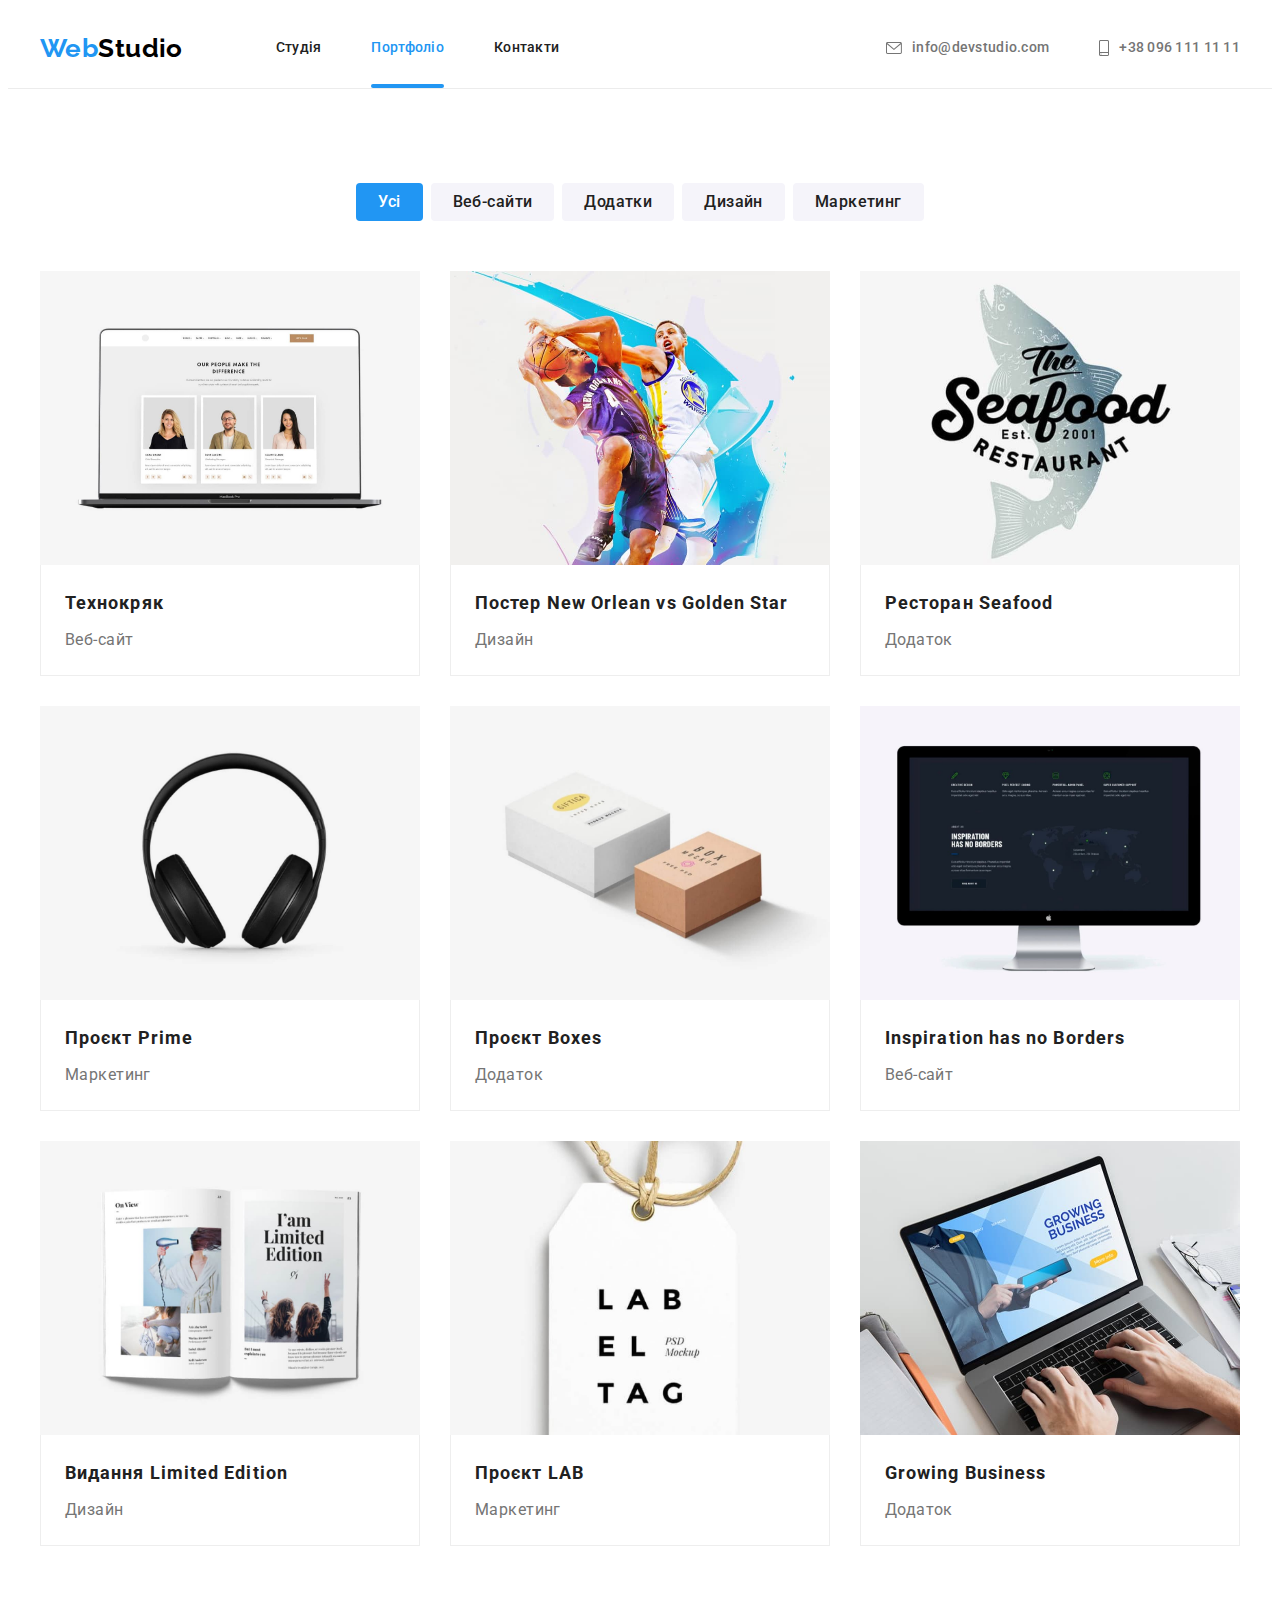
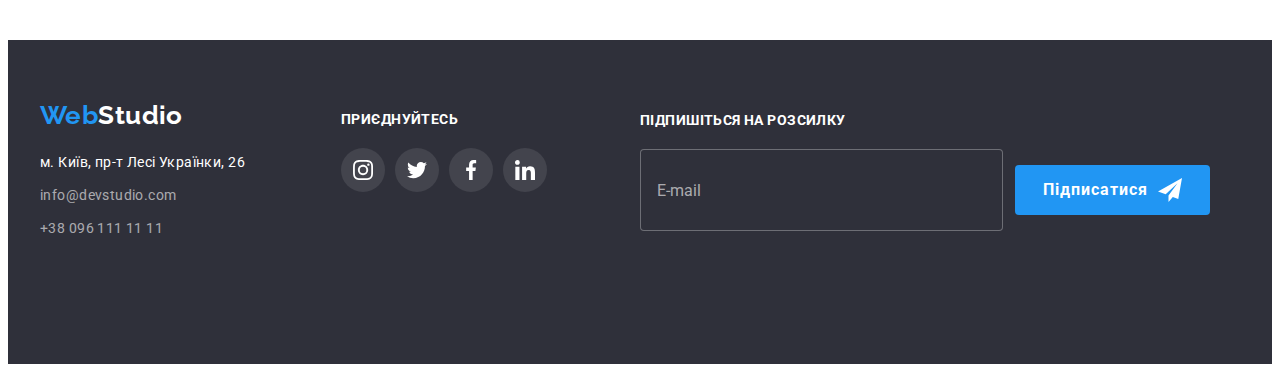
==== portfolio.html @ e81f2d53 "Start HW#7" ====
<!DOCTYPE html>
<html lang="uk">
  <head>
    <meta charset="UTF-8" />
    <meta http-equiv="X-UA-Compatible" content="IE=edge" />
    <meta name="viewport" content="width=device-width, initial-scale=1.0" />
    <title>Портфоліо</title>
    <link rel="preconnect" href="https://fonts.googleapis.com" />
    <link rel="preconnect" href="https://fonts.gstatic.com" crossorigin />
    <link
      href="https://fonts.googleapis.com/css2?family=Raleway:wght@700&family=Roboto:wght@400;500;700;900&display=swap"
      rel="stylesheet"
    />
    <link
      rel="stylesheet"
      href="https://cdnjs.cloudflare.com/ajax/libs/modern-normalize/1.1.0/modern-normalize.min.css"
      integrity="sha512-wpPYUAdjBVSE4KJnH1VR1HeZfpl1ub8YT/NKx4PuQ5NmX2tKuGu6U/JRp5y+Y8XG2tV+wKQpNHVUX03MfMFn9Q=="
      crossorigin="anonymous"
      referrerpolicy="no-referrer"
    />
    <link rel="stylesheet" href="./css/styles.css" />
  </head>
  <body>
    <header class="header">
      <div class="container main-nav">
        <a href="./index.html" class="logo link">Web<span class="head-logo">Studio</span></a>
        <nav>
          <ul class="site-nav list">
            <li class="item"><a href="index.html" class="link">Студія</a></li>
            <li class="item"><a href="#" class="current link">Портфоліо</a></li>
            <li class="item"><a href="#" class="link">Контакти</a></li>
          </ul>
        </nav>
        <ul class="nav-contacts list">
          <li class="item">
            <a href="mailto:info@devstudio.com" class="link">
              <svg class="contacts-icon mail" width="16" height="12">
                <use href="./images/icons.svg#icon-mail"></use>
              </svg>
              info@devstudio.com</a
            >
          </li>
          <li class="item">
            <a href="tel:+380961111111" class="link">
              <svg class="contacts-icon phone" width="10" height="16">
                <use href="./images/icons.svg#icon-phone"></use>
              </svg>
              +38 096 111 11 11</a
            >
          </li>
        </ul>
      </div>
    </header>

    <main>
      <div class="container">
        <section class="section galery">
          <h1 class="galery-title visually-hidden">Наші роботи</h1>
          <ul class="galery-filter list">
            <li><button type="button" class="btn active">Усі</button></li>
            <li><button type="button" class="btn">Веб-сайти</button></li>
            <li><button type="button" class="btn">Додатки</button></li>
            <li><button type="button" class="btn">Дизайн</button></li>
            <li><button type="button" class="btn">Маркетинг</button></li>
          </ul>
          <ul class="galery-items list">
            <li class="galery-item">
              <a href="#" class="link">
                <div class="galery-image">
                  <img
                    src="./images/galery1.jpg"
                    alt="Зразок шматку веб-сайту"
                    width="370"
                    height="294"
                  />
                  <p class="sub-image">
                    Ресурс пропонує комплексні пропозиції з різним рівнем функціоналу та сервісів.
                    Все це дозволить відвідувачу отримати вичерпні відомості про компанію чи
                    приватну особу.
                  </p>
                </div>
                <div class="galery-content">
                  <h2 class="title">Технокряк</h2>
                  <p class="text">Веб-сайт</p>
                </div>
              </a>
            </li>
            <li class="galery-item">
              <a href="#" class="link">
                <div class="galery-image">
                  <img
                    src="./images/galery2.jpg"
                    alt="Два баскетболісти"
                    width="370"
                    height="294"
                  />
                  <p class="sub-image">
                    Ресурс пропонує комплексні пропозиції з різним рівнем функціоналу та сервісів.
                    Все це дозволить відвідувачу отримати вичерпні відомості про компанію чи
                    приватну особу.
                  </p>
                </div>
                <div class="galery-content">
                  <h2 class="title">Постер New Orlean vs Golden Star</h2>
                  <p class="text">Дизайн</p>
                </div>
              </a>
            </li>
            <li class="galery-item">
              <a href="#" class="link">
                <div class="galery-image">
                  <img
                    src="./images/galery3.jpg"
                    alt="Зразок сайту рибного ресторану"
                    width="370"
                    height="294"
                  />
                  <p class="sub-image">
                    Ресурс пропонує комплексні пропозиції з різним рівнем функціоналу та сервісів.
                    Все це дозволить відвідувачу отримати вичерпні відомості про компанію чи
                    приватну особу.
                  </p>
                </div>
                <div class="galery-content">
                  <h2 class="title">Ресторан Seafood</h2>
                  <p class="text">Додаток</p>
                </div>
              </a>
            </li>
            <li class="galery-item">
              <a href="#" class="link">
                <div class="galery-image">
                  <img src="./images/galery4.jpg" alt="Навушники" width="370" height="294" />
                  <p class="sub-image">
                    Ресурс пропонує комплексні пропозиції з різним рівнем функціоналу та сервісів.
                    Все це дозволить відвідувачу отримати вичерпні відомості про компанію чи
                    приватну особу.
                  </p>
                </div>
                <div class="galery-content">
                  <h2 class="title">Проєкт Prime</h2>
                  <p class="text">Маркетинг</p>
                </div>
              </a>
            </li>
            <li class="galery-item">
              <a href="#" class="link">
                <div class="galery-image">
                  <img src="./images/galery5.jpg" alt="Дві коробки" width="370" height="294" />
                  <p class="sub-image">
                    Ресурс пропонує комплексні пропозиції з різним рівнем функціоналу та сервісів.
                    Все це дозволить відвідувачу отримати вичерпні відомості про компанію чи
                    приватну особу.
                  </p>
                </div>
                <div class="galery-content">
                  <h2 class="title">Проєкт Boxes</h2>
                  <p class="text">Додаток</p>
                </div>
              </a>
            </li>
            <li class="galery-item">
              <a href="#" class="link">
                <div class="galery-image">
                  <img src="./images/galery6.jpg" alt="Монітор" width="370" height="294" />
                  <p class="sub-image">
                    Ресурс пропонує комплексні пропозиції з різним рівнем функціоналу та сервісів.
                    Все це дозволить відвідувачу отримати вичерпні відомості про компанію чи
                    приватну особу.
                  </p>
                </div>
                <div class="galery-content">
                  <h2 class="title">Inspiration has no Borders</h2>
                  <p class="text">Веб-сайт</p>
                </div>
              </a>
            </li>
            <li class="galery-item">
              <a href="#" class="link">
                <div class="galery-image">
                  <img
                    src="./images/galery7.jpg"
                    alt="Розгорнута книга з фото"
                    width="370"
                    height="294"
                  />
                  <p class="sub-image">
                    Ресурс пропонує комплексні пропозиції з різним рівнем функціоналу та сервісів.
                    Все це дозволить відвідувачу отримати вичерпні відомості про компанію чи
                    приватну особу.
                  </p>
                </div>
                <div class="galery-content">
                  <h2 class="title">Видання Limited Edition</h2>
                  <p class="text">Дизайн</p>
                </div>
              </a>
            </li>
            <li class="galery-item">
              <a href="#" class="link">
                <div class="galery-image">
                  <img
                    src="./images/galery8.jpg"
                    alt="Бірка з назвою торгової марки"
                    width="370"
                    height="294"
                  />
                  <p class="sub-image">
                    Ресурс пропонує комплексні пропозиції з різним рівнем функціоналу та сервісів.
                    Все це дозволить відвідувачу отримати вичерпні відомості про компанію чи
                    приватну особу.
                  </p>
                </div>
                <div class="galery-content">
                  <h2 class="title">Проєкт LAB</h2>
                  <p class="text">Маркетинг</p>
                </div>
              </a>
            </li>
            <li class="galery-item">
              <a href="#" class="link">
                <div class="galery-image">
                  <img
                    src="./images/galery9.jpg"
                    alt="Ноутбук з руками на клавіатурі"
                    width="370"
                    height="294"
                  />
                  <p class="sub-image">
                    Ресурс пропонує комплексні пропозиції з різним рівнем функціоналу та сервісів.
                    Все це дозволить відвідувачу отримати вичерпні відомості про компанію чи
                    приватну особу.
                  </p>
                </div>
                <div class="galery-content">
                  <h2 class="title">Growing Business</h2>
                  <p class="text">Додаток</p>
                </div>
              </a>
            </li>
          </ul>
        </section>
      </div>
    </main>

    <footer class="footer">
      <div class="container">
        <div class="footer-address">
          <a href="./index.html" class="logo link">Web<span class="foot-logo">Studio</span></a>
          <address>
            <ul class="contacts-list list">
              <li class="item">
                <a href="https://goo.gl/maps/dykrHUNBgr2tMMfK7" class="address link"
                  >м. Київ, пр-т Лесі Українки, 26</a
                >
              </li>
              <li class="item">
                <a href="mailto:info@devstudio.com" class="mail link">info@devstudio.com</a>
              </li>
              <li class="item">
                <a href="tel:+380961111111" class="tel link">+38 096 111 11 11</a>
              </li>
            </ul>
          </address>
        </div>
        <div class="footer-social">
          <h3 class="title">приєднуйтесь</h3>
          <ul class="social-list list">
            <li class="social-item">
              <a class="social-link link" href="#">
                <svg width="20" height="20">
                  <use href="./images/icons.svg#icon-instagram"></use>
                </svg>
              </a>
            </li>
            <li class="social-item">
              <a class="social-link link" href="#">
                <svg width="20" height="20">
                  <use href="./images/icons.svg#icon-twitter"></use>
                </svg>
              </a>
            </li>
            <li class="social-item">
              <a class="social-link link" href="#">
                <svg width="20" height="20">
                  <use href="./images/icons.svg#icon-facebook"></use>
                </svg>
              </a>
            </li>
            <li class="social-item">
              <a class="social-link link" href="#">
                <svg width="20" height="20">
                  <use href="./images/icons.svg#icon-linkedin"></use>
                </svg>
              </a>
            </li>
          </ul>
        </div>
        <div class="subscription">
          <h3 class="subscription-title">Підпишіться на розсилку</h3>
          <form class="subscription-form" autocomplete="off">
            <input class="subscription-input" type="email" name="e-mail" placeholder="E-mail" />
            <button class="subscription-btn" type="submit">
              Підписатися
              <svg width="24" height="24" class="subscription-icon">
                <use href="./images/icons.svg#icon-send"></use>
              </svg>
            </button>
          </form>
        </div>
      </div>
    </footer>
  </body>
</html>
---- css/styles.css ----
:root {
  --main-text-color: #212121;
  --light-text-color: #757575;
  --accent-blue-color: #2196f3;
  --white-color: #ffffff;
  --black-color: #000000;
  --transp-color: rgba(255, 255, 255, 0.6);
  --accent-bg-color: #f5f4fa;
  --footer-bg-color: #2f303a;
  --nav-border-color: #ececec;
  --item-border-color: #eeeeee;
  --bg-icon: #f5f4fa;
  --icon-color: #afb1b8;
  --icon-foot-color: #43444d;
  --backdrop-color: rgba(0, 0, 0, 0.2);

  --font-w-500: 500;
  --font-w-700: 700;
  --font-w-900: 900;
  --font-sz-12: 12px;
  --font-sz-14: 14px;
  --font-sz-16: 16px;
  --font-sz-18: 18px;
  --font-sz-20: 20px;
  --font-sz-26: 26px;
  --font-sz-36: 36px;
  --font-sz-44: 44px;

  --let-sp02: 0.02em;
  --let-sp03: 0.03em;
  --let-sp06: 0.06em;

  --time: 250ms;
  --timing-function: cubic-bezier(0.4, 0, 0.2, 1);
}

body {
  font-family: 'Roboto', sans-serif;
  font-size: var(--font-sz-14);
  letter-spacing: var(--let-sp03);
  color: var(--main-text-color);
  background-color: var(--white-color);
}

.container {
  width: 1200px;
  margin: 0 auto;
  padding: 0 15px;
}

h1,
h2,
h3,
h4,
h5,
h6,
p {
  margin: 0;
  padding: 0;
}

.list {
  margin: 0;
  padding: 0;
  list-style: none;
}

.link {
  text-decoration: none;
}

/* Page Index.html=================================================*/
/* Header ========================================================== */

.header {
  border-bottom: 1px solid var(--nav-border-color);
}

/* main-nav ========================================================== */

.main-nav {
  display: flex;
  align-items: center;
}

/* logo =============================================================== */

.logo {
  display: block;

  font-family: 'Raleway', sans-serif;
  font-weight: var(--font-w-700);
  font-size: var(--font-sz-26);
  line-height: 1.19;
  color: var(--accent-blue-color);
}

.head-logo {
  color: var(--black-color);
}

.foot-logo {
  color: var(--white-color);
}

/* nav ==================================================================== */

.site-nav {
  display: flex;
  margin-left: 93px;
}

.site-nav .item:not(:last-child) {
  margin-right: 50px;
}

.site-nav .link {
  display: block;
  padding-top: 32px;
  padding-bottom: 32px;

  font-weight: var(--font-w-500);
  line-height: 1.14;
  letter-spacing: var(--let-sp02);
  color: var(--main-text-color);

  transition: color var(--time) var(--timing-function);
}

.site-nav .current {
  position: relative;
  color: var(--accent-blue-color);
}

.site-nav .current::after {
  display: block;
  content: '';

  position: absolute;
  width: 100%;
  height: 4px;
  bottom: 0;

  background-color: var(--accent-blue-color);
  border-radius: 2px;
}

.site-nav .link:hover,
.site-nav .link:focus {
  color: var(--accent-blue-color);
}

/* email + tel ====================================================== */

.nav-contacts {
  display: flex;
  margin-left: auto;
}

.nav-contacts .item:not(:last-child) {
  margin-right: 50px;
}

.nav-contacts .link {
  display: inline-flex;
  align-items: center;
  padding-top: 32px;
  padding-bottom: 32px;

  font-weight: var(--font-w-500);
  line-height: 1.14;
  letter-spacing: var(--let-sp02);
  color: var(--light-text-color);

  transition: color var(--time) var(--timing-function);
}

.nav-contacts .link:hover,
.nav-contacts .link:focus {
  color: var(--accent-blue-color);
}

.contacts-icon {
  margin-right: 10px;
  fill: currentColor;
}

/* main ====================================================================*/
/* hero ====================================================================*/

.overlay {
  max-width: 1600px;
  height: 600px;
  margin-left: auto;
  margin-right: auto;

  background-image: linear-gradient(rgba(47, 48, 58, 0.4), rgba(47, 48, 58, 0.4)),
    url('../images/Hero.jpg');
  background-size: cover;
  background-repeat: no-repeat;
  background-position: center;
}

.hero {
  padding-top: 200px;
  padding-bottom: 200px;
  text-align: center;

  color: var(--white-color);
  background-color: var(--footer-bg-color);
}

.hero-title {
  max-width: 696px;
  margin-left: auto;
  margin-right: auto;
  margin-bottom: 30px;

  font-weight: var(--font-w-900);
  font-size: var(--font-sz-44);
  line-height: 1.36;
  letter-spacing: var(--let-sp06);

  text-transform: uppercase;
}

.hero .hero-btn {
  padding: 10px 32px;

  font-family: inherit;
  font-weight: var(--font-w-700);
  font-size: var(--font-sz-16);
  line-height: 1.88;
  letter-spacing: var(--let-sp06);

  color: var(--white-color);
  background-color: var(--accent-blue-color);
  border: none;
  border-radius: 4px;

  cursor: pointer;
}

/* section =============================================================== */

.section.features,
.section.team,
.section.galery,
.section.clients {
  padding-top: 94px;
  padding-bottom: 94px;
}

.section.work {
  padding-bottom: 94px;
}

.section-title {
  margin-bottom: 50px;

  font-size: var(--font-sz-36);
  line-height: 1.17;
  text-align: center;
}

/* section features ================================================================*/

.visually-hidden {
  position: absolute;
  width: 1px;
  height: 1px;
  margin: -1px;
  border: 0;
  padding: 0;
  white-space: nowrap;
  clip-path: inset(100%);
  clip: rect(0 0 0 0);
  overflow: hidden;
}

.features-list {
  display: flex;
}

.features-item {
  width: calc((100%-90px) / 4);
}

.features-item:not(:last-child) {
  margin-right: 30px;
}

.features-item .thumb {
  height: 120px;
  margin-bottom: 30px;
  padding: 25px 100px;

  background-color: var(--bg-icon);
  border-radius: 4px;
}

.features-item .title {
  margin-bottom: 10px;

  font-size: inherit;
  line-height: 1.14;
  text-transform: uppercase;
}

.features-item .text {
  margin-top: 0;

  line-height: 1.71;
  color: var(--light-text-color);
}

/* section work ============================================================= */

.work-list {
  display: flex;
}

.work-item:not(:last-child) {
  margin-right: 30px;
}

.work-item > img {
  display: block;
}

.work-item {
  position: relative;
}

.work-subtitle {
  position: absolute;
  width: 100%;
  height: 70px;
  bottom: 0;
  padding-top: 27px;

  font-size: inherit;
  line-height: 1.14;
  text-align: center;
  letter-spacing: var(--let-sp03);
  text-transform: uppercase;

  color: var(--white-color);
  background-color: rgba(47, 48, 58, 0.8);
}

/* section team  ============================================================*/

.section.team {
  background-color: var(--accent-bg-color);
}

.team-list {
  display: flex;
}

.team-item {
  padding-bottom: 30px;
  margin-right: 30px;
  text-align: center;

  background-color: var(--white-color);
  box-shadow: 0 2px 1px 0 rgba(0, 0, 0, 0.2), 0 1px 1px 0 rgba(0, 0, 0, 0.14),
    0 1px 3px 0 rgba(0, 0, 0, 0.12);
}

.team-item > img {
  margin-bottom: 30px;
}

.team-item .title {
  margin-bottom: 10px;
  padding: 0 5px; /* за макетом цього паддінгу немає, але ж він тут проситься про всяк випадок */

  font-weight: var(--font-w-500);
  font-size: var(--font-sz-16);
  line-height: 1.19;
}

.team-item .text {
  padding: 0 5px; /* за макетом цього паддінгу немає, але ж він тут проситься про всяк випадок */
  margin-bottom: 16px;

  font-size: var(--font-sz-16);
  line-height: 1.19;
  color: var(--light-text-color);
}

.team-item .social-list {
  display: flex;
  justify-content: space-between;
  padding-right: 32px;
  padding-left: 32px;
}

.team-item .social-link {
  display: flex;
  justify-content: center;
  align-items: center;
  width: 44px;
  height: 44px;
  border-radius: 50%;

  fill: var(--icon-color);
  transition: fill var(--time) var(--timing-function),
    background-color var(--time) var(--timing-function);
}

.team-item .social-link:hover,
.team-item .social-link:focus {
  fill: var(--white-color);
}

.team-item .social-link:hover,
.team-item .social-link:focus {
  background-color: var(--accent-blue-color);
}

/* Regular clients =================================================================*/

.clients-list {
  display: flex;
  justify-content: space-between;
}

.clients-item {
  width: 170px;
  min-height: 92px;
  border: 1px solid var(--icon-color);
  transition: border-color var(--time) var(--timing-function);
}

.clients-item .link {
  display: block;
  padding: 16px 32px;
  transition: fill var(--time) var(--timing-function);
}

.icon-clients {
  display: block;
  fill: var(--icon-color);
}

.clients-item .link:hover .icon-clients,
.clients-item .link:focus .icon-clients {
  fill: var(--accent-blue-color);
}

.clients-item:hover,
.clients-item:focus {
  border-color: var(--accent-blue-color);
}

/* footer ================================================================ */

.footer {
  background-color: var(--footer-bg-color);
}

.footer .container {
  display: flex;
}

.footer-address {
  padding-top: 60px;
  margin-right: 70px;
  width: 231px;
  height: 252px;
}

.footer-social {
  display: flex;
  flex-direction: column;

  padding-top: 72px;
  margin-right: 93px;
  width: 206px;
  height: 252px;
}

.footer-social .title {
  margin-bottom: 20px;
  font-size: inherit;
  line-height: 1.14;
  text-transform: uppercase;

  color: var(--white-color);
}

.footer-social .social-list {
  display: flex;
  justify-content: space-between;
}

.footer-social .social-link {
  display: flex;
  justify-content: center;
  align-items: center;
  width: 44px;
  height: 44px;
  border-radius: 50%;

  fill: var(--white-color);
  background-color: var(--icon-foot-color);
  transition: background-color var(--time) var(--timing-function);
}

.footer-social .social-link:hover,
.footer-social .social-link:focus {
  background-color: var(--accent-blue-color);
}

.footer .logo {
  margin-bottom: 20px;
}

.contacts-list {
  font-style: normal;
  line-height: 1.71;
}

.contacts-list .item:not(:last-child) {
  margin-bottom: 9px;
}

.contacts-list .link {
  display: block;
  transition: color var(--time) var(--timing-function);
}

.contacts-list .link:hover,
.contacts-list .link:focus {
  color: var(--accent-blue-color);
}

.address {
  color: var(--white-color);
}

.contacts-list .mail,
.contacts-list .tel {
  color: var(--transp-color);
}

/* subsctiption  ================================ */

.subscription {
  padding-top: 73px;
  max-width: 570px;
  height: 86px;
}

.subscription-form {
  display: flex;
  justify-content: space-between;
  align-items: center;
}

.subscription-input {
  width: 358px;
  height: 50px;
  padding: 15px 16px;
  margin-right: 12px;
  
  font-family: inherit;
  font-size: var(--font-sz-16);
  line-height: 1.25;
  
  color: rgba(255, 255, 255, 0.9);
  background-color: #2F303A;
  
  border: 1px solid rgba(255, 255, 255, 0.3); 
  border-radius: 4px;
}

.subscription-input::placeholder {
  color: rgba(255, 255, 255, 0.6);
}

.subscription-btn {
  position: relative;
  width: 200px;
  height: 50px;
  padding: 10px 62px 10px 28px;
  
  font-family: inherit;
  font-weight: var(--font-w-700);
  font-size: var(--font-sz-16);
  line-height: 1.88;
  letter-spacing: var(--let-sp06);
  
  color: var(--white-color);
  background-color: var(--accent-blue-color);
  border-radius: 4px;
  border: none;
  
  cursor: pointer;
}

.subscription-title {
  display: block;
  margin-bottom: 20px;

  font-size: inherit;
  line-height: 1.14;
  font-weight: var(--font-w-700);
  text-transform: uppercase;
  
  color: var(--white-color);
}

.subscription-icon {
  position: absolute;
  top: 13px;
  right: 28px;
}

/* Modal Window =========================================================*/

.backdrop {
  position: fixed;
  top: 0;
  left: 0;
  width: 100%;
  height: 100%;

  background-color: var(--backdrop-color);

  visibility: visible;
  opacity: 1;
  transition: visibility var(--time) var(--timing-function),
    opacity var(--time) var(--timing-function);
}

.backdrop.is-hidden {
  visibility: hidden;
  opacity: 0;
  pointer-events: none;
}

.backdrop.is-hidden .modal {
  transform: translate(-50%, -50%) scale(0);
  opacity: 0;
}

.modal {
  position: absolute;
  top: 50%;
  left: 50%;
  
  display: flex;
  justify-content: flex-end;
  width: 528px;
  height: 581px;
  padding: 40px;

  background-color: var(--white-color);
  border-radius: 4px;

  transform: translate(-50%, -50%) scale(1);
  opacity: 1;

  transition: transform var(--time) var(--timing-function),
    opacity var(--time) var(--timing-function);
}

.modal-btn {
  position: absolute;
  top: 0;
  right: 0;

  display: flex;
  justify-content: center;
  align-items: center;
  width: 30px;
  height: 30px;
  background-color: var(--white-color);
  border-color: rgba(0, 0, 0, 0.1);
  border-radius: 50%;

  cursor: pointer;
  transition: fill var(--time) var(--timing-function);
}

.modal-btn:hover,
.modal-btn:focus {
  fill: var(--accent-blue-color);
}

.form-title {
  margin-bottom: 12px;

  font-family: 'Roboto';
  font-weight: var(--font-w-700);
  font-size: var(--font-sz-20);
  line-height: 1.15;
  text-align: center;
  letter-spacing: var(--let-sp03);

  color: var(--main-text-color);
}

.form-field {
  position: relative;
  display: block;
}

.label-name {
  display: block;
  margin-bottom: 4px;

  font-size: var(--font-sz-12);
  line-height: 1.17;
  letter-spacing: 0.01em;

  color: var(--light-text-color);
}

.label-input {
  width: 448px;
  height: 40px;
  padding: 0 40px;
  margin-bottom: 10px;

  font-family: inherit;
  font-size: inherit;
 
  color: var(--main-text-color);
  border: 1px solid rgba(33, 33, 33, 0.2);
  border-radius: 4px;

  transition: border-color var(--time) var(--timing-function);
}

.label-input:focus  {
  border: 1px solid var(--accent-blue-color);
  outline: none;
}

.modal-icon {
  position: absolute;
  left: 12px;
  bottom: 21px;
  
  fill: var(--main-text-color);
  transition: fill var(--time) var(--timing-function);
}

.label-input:focus + .modal-icon {
  fill: var(--accent-blue-color);
}

.label-comment {
  width: 448px;
  height: 120px;
  padding: 12px 16px;
  resize: none;

  font-family: inherit;
  font-size: inherit;
  line-height: 1.17;
  letter-spacing: 0.01em;

  color: var(--main-text-color);
  border: 1px solid rgba(33, 33, 33, 0.2);
  border-radius: 4px;

  transition: border-color var(--time) var(--timing-function);
}

.label-comment:focus {
  border: 1px solid var(--accent-blue-color);
  outline: none;
}

.label-comment::placeholder {
  color: rgba(117, 117, 117, 0.5);
  font-size: var(--font-sz-12);
}

.form-agreement {
  display: block;
  text-align: center;
  margin: 20px 0 30px;

  cursor: pointer;
}

.form-agreement input:focus + .form-check {
  border-color: var(--accent-blue-color);
}

.form-agreement input:checked + .form-check {
  background-color: var(--accent-blue-color);
  border-color: var(--accent-blue-color);
}

.form-check {
  position: relative;
  top: 2px;
  left: -6px;

  width: 16px;
  height: 15px;
  border: 2px solid var(--black-color);
  border-radius: 2px;

  display: inline-flex;
  justify-content: center;
  align-items: center;

  cursor: pointer;
}

.icon-check {
  position: absolute;
}

.agreement-text {
  font-family: inherit;
  font-size: inherit;
  line-height: 1.71;
  letter-spacing: var(--let-sp03);

  color: var(--light-text-color);
}

.agreement-text > a {
  color: var(--accent-blue-color);
}

.button-send {
  display: block;
  width: 200px;
  height: 50px;
  padding: 10px 52px;
  margin: 0 auto;
  
  font-family: inherit;
  font-weight: var(--font-w-700);
  font-size: var(--font-sz-16);
  line-height: 1.88;
  letter-spacing: var(--let-sp06);

  color: var(--white-color);
  background-color: var(--accent-blue-color);
  box-shadow: 0px 4px 4px rgba(0, 0, 0, 0.15);
  border-radius: 4px;
  border: none;

  cursor: pointer;
}

/* Page Portfolio.html ============================================================*/

.galery-filter {
  display: flex;
  justify-content: center;
  margin-bottom: 50px;
}

.galery-filter > li:not(:last-child) {
  margin-right: 8px;
}

.galery-filter .btn {
  padding: 6px 22px;

  font-family: inherit;
  font-weight: var(--font-w-500);
  font-size: var(--font-sz-16);
  line-height: 1.62;
  letter-spacing: inherit;

  color: inherit;
  background-color: var(--accent-bg-color);
  border: none;
  border-radius: 4px;
  cursor: pointer;

  transition: color var(--time) var(--timing-function),
    background-color var(--time) var(--timing-function),
    box-shadow var(--time) var(--timing-function);
}

.galery-filter .btn.active {
  color: var(--white-color);
  background-color: var(--accent-blue-color);
  transition: color var(--time) var(--timing-function),
    background-color var(--time) var(--timing-function),
    box-shadow var(--time) var(--timing-function);
}

.galery-filter .btn:hover,
.galery-filter .btn:focus {
  color: var(--white-color);
  background-color: var(--accent-blue-color);
  box-shadow: 0 2px 2px 0 rgba(0, 0, 0, 0.12), 0 1px 2px 0 rgba(0, 0, 0, 0.08),
    0 3px 1px 0 rgba(0, 0, 0, 0.1);
}

.galery-items {
  display: flex;
  flex-wrap: wrap;
  margin: -15px;
}

.galery-item {
  margin: 15px;
  width: calc((100% - 90px) / 3);

  transition: box-shadow var(--time) var(--timing-function);
}

.galery-item:hover,
.galery-item:focus {
  box-shadow: 1px 4px 6px 0 rgba(0, 0, 0, 0.16), 0 4px 4px 0 rgba(0, 0, 0, 0.06),
    0 1px 1px 0 rgba(0, 0, 0, 0.12);
}

.galery-image > img {
  display: block;
  width: 100%;
}

.galery-image {
  position: relative;
  overflow: hidden;
}

.sub-image {
  position: absolute;
  top: 0;
  left: 0;

  width: 100%;
  height: 100%;
  padding: 63px 24px;

  font-size: var(--font-sz-18);
  line-height: 1.56;

  color: var(--white-color);
  background-color: rgba(33, 150, 243, 0.9);
  opacity: 0;

  transform: translateY(100%);
  transition: transform var(--time) var(--timing-function),
    opacity var(--time) var(--timing-function);
}

.galery-item:hover .sub-image,
.galery-item:focus .sub-image {
  transform: translateY(0);
  opacity: 1;
}

.galery-content {
  padding: 20px 24px;
  border-left: 1px solid var(--item-border-color);
  border-right: 1px solid var(--item-border-color);
  border-bottom: 1px solid var(--item-border-color);
}

.galery-content .title {
  margin-bottom: 4px;

  font-size: var(--font-sz-18);
  line-height: 2;
  letter-spacing: var(--let-sp06);
  color: var(--main-text-color);
}

.galery-content .text {
  font-size: var(--font-sz-16);
  line-height: 1.88;
  color: var(--light-text-color);
}
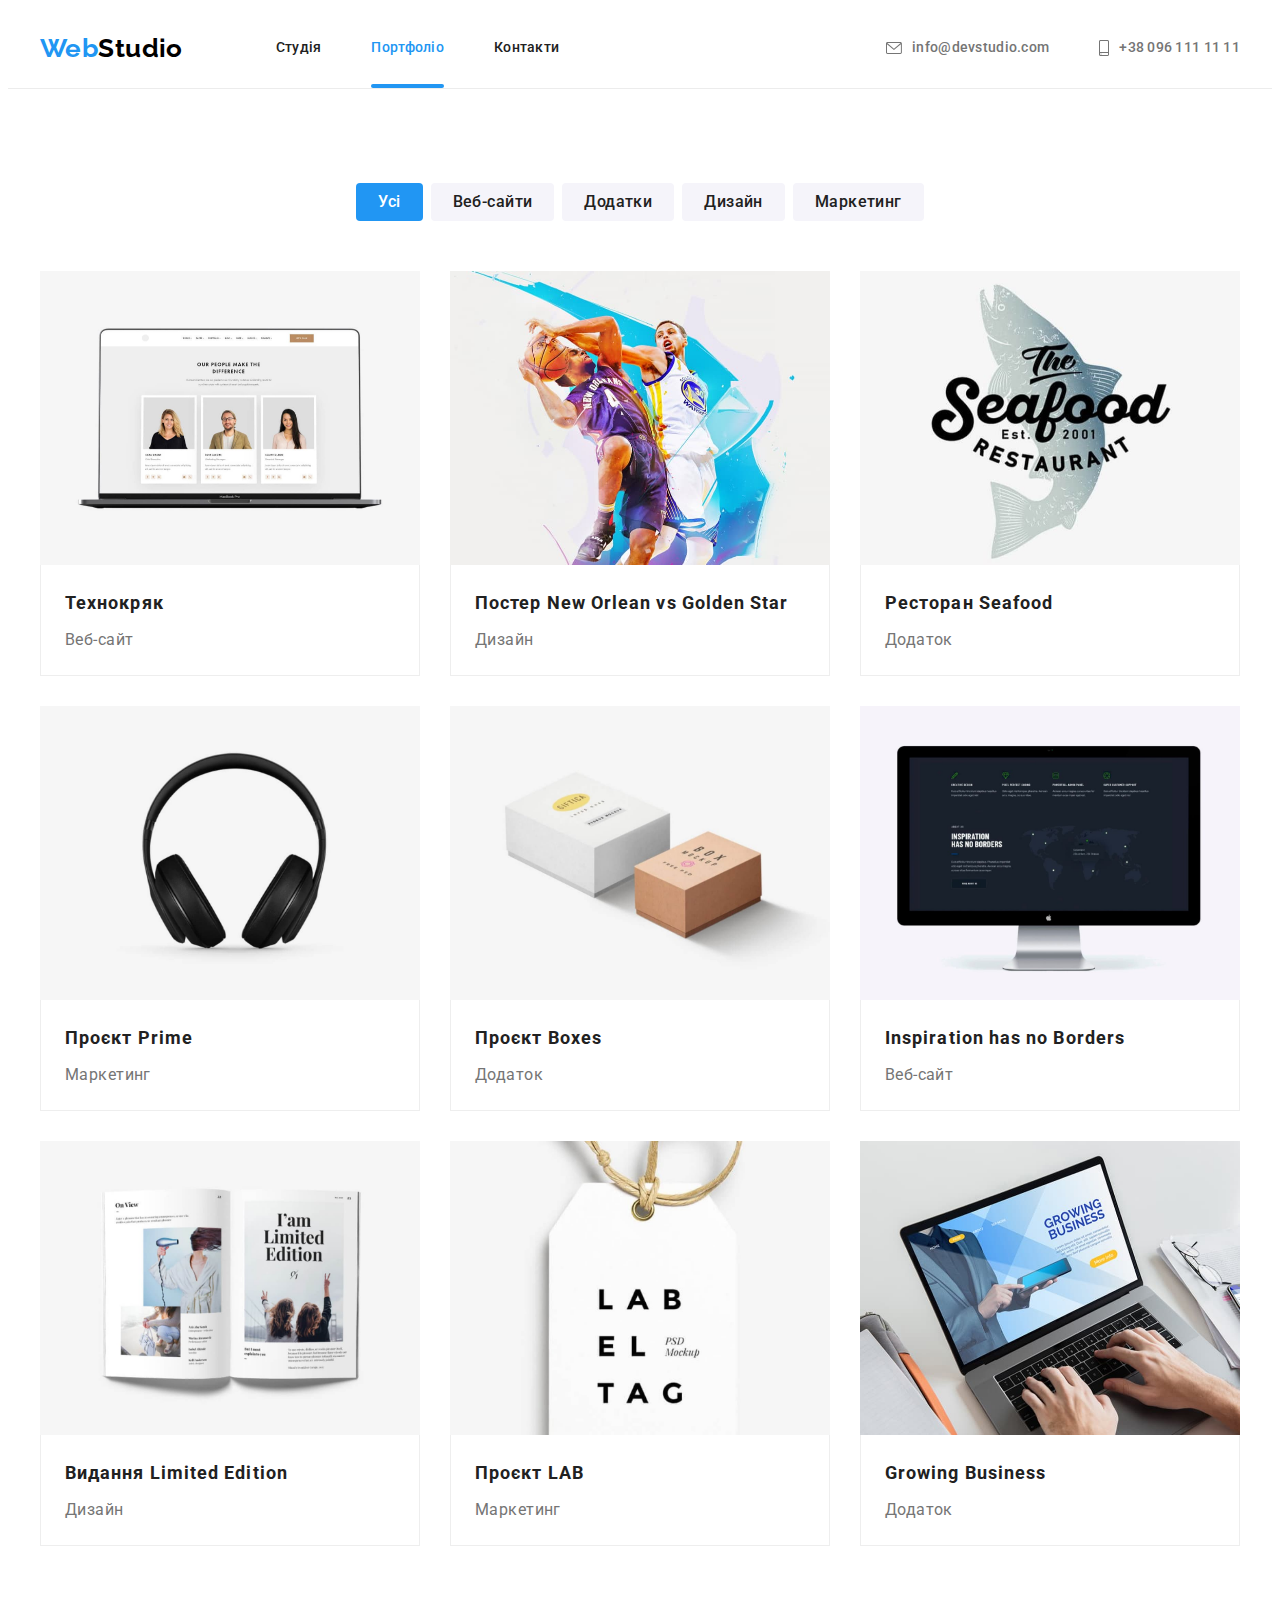
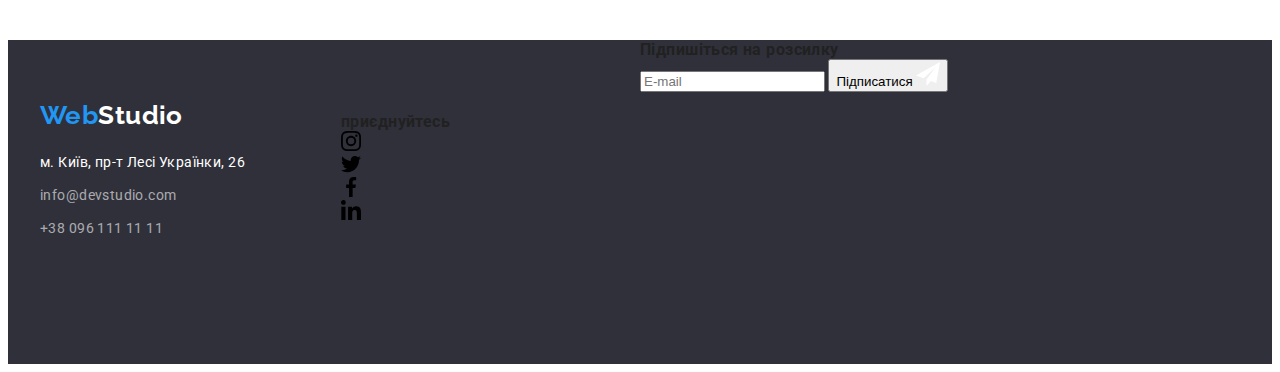
==== commit 9afd7387: "start SASS" ====
--- a/portfolio.html
+++ b/portfolio.html
@@ -18,6 +18,7 @@
       crossorigin="anonymous"
       referrerpolicy="no-referrer"
     />
+    <link rel="stylesheet" href="./css/main.min.css">
     <link rel="stylesheet" href="./css/styles.css" />
   </head>
   <body>
@@ -245,50 +246,50 @@
 
     <footer class="footer">
       <div class="container">
-        <div class="footer-address">
+        <div class="footer__address-wrapper">
           <a href="./index.html" class="logo link">Web<span class="foot-logo">Studio</span></a>
           <address>
-            <ul class="contacts-list list">
-              <li class="item">
-                <a href="https://goo.gl/maps/dykrHUNBgr2tMMfK7" class="address link"
+            <ul class="footer__contacts list">
+              <li class="footer__item">
+                <a href="https://goo.gl/maps/dykrHUNBgr2tMMfK7" class="footer__address link"
                   >м. Київ, пр-т Лесі Українки, 26</a
                 >
               </li>
-              <li class="item">
-                <a href="mailto:info@devstudio.com" class="mail link">info@devstudio.com</a>
+              <li class="footer__item">
+                <a href="mailto:info@devstudio.com" class="footer__mail link">info@devstudio.com</a>
               </li>
-              <li class="item">
-                <a href="tel:+380961111111" class="tel link">+38 096 111 11 11</a>
+              <li class="footer__item">
+                <a href="tel:+380961111111" class="footer__tel link">+38 096 111 11 11</a>
               </li>
             </ul>
           </address>
         </div>
-        <div class="footer-social">
-          <h3 class="title">приєднуйтесь</h3>
-          <ul class="social-list list">
-            <li class="social-item">
-              <a class="social-link link" href="#">
+        <div class="footer__social-wrapper">
+          <h3 class="footer__title">приєднуйтесь</h3>
+          <ul class="footer__social list">
+            <li>
+              <a class="footer__link link" href="#">
                 <svg width="20" height="20">
                   <use href="./images/icons.svg#icon-instagram"></use>
                 </svg>
               </a>
             </li>
-            <li class="social-item">
-              <a class="social-link link" href="#">
+            <li>
+              <a class="footer__link link" href="#">
                 <svg width="20" height="20">
                   <use href="./images/icons.svg#icon-twitter"></use>
                 </svg>
               </a>
             </li>
-            <li class="social-item">
-              <a class="social-link link" href="#">
+            <li>
+              <a class="footer__link link" href="#">
                 <svg width="20" height="20">
                   <use href="./images/icons.svg#icon-facebook"></use>
                 </svg>
               </a>
             </li>
-            <li class="social-item">
-              <a class="social-link link" href="#">
+            <li>
+              <a class="footer__link link" href="#">
                 <svg width="20" height="20">
                   <use href="./images/icons.svg#icon-linkedin"></use>
                 </svg>
@@ -296,13 +297,19 @@
             </li>
           </ul>
         </div>
-        <div class="subscription">
-          <h3 class="subscription-title">Підпишіться на розсилку</h3>
-          <form class="subscription-form" autocomplete="off">
-            <input class="subscription-input" type="email" name="e-mail" placeholder="E-mail" />
-            <button class="subscription-btn" type="submit">
+
+        <div class="footer__subscription">
+          <h3 class="footer__title">Підпишіться на розсилку</h3>
+          <form class="footer__form" autocomplete="off">
+            <input
+              class="footer__input"
+              type="email"
+              name="e-mail"
+              placeholder="E-mail"
+            />
+            <button class="footer__btn" type="submit">
               Підписатися
-              <svg width="24" height="24" class="subscription-icon">
+              <svg width="24" height="24" class="footer__subscription-icon">
                 <use href="./images/icons.svg#icon-send"></use>
               </svg>
             </button>
--- a/css/main.min.css
+++ b/css/main.min.css
@@ -0,0 +1 @@
+:root{--main-text-color: #212121;--light-text-color: #757575;--accent-blue-color: #2196f3;--white-color: #ffffff;--black-color: #000000;--transp-color: rgba(255, 255, 255, 0.6);--accent-bg-color: #f5f4fa;--footer-bg-color: #2f303a;--nav-border-color: #ececec;--item-border-color: #eeeeee;--bg-icon: #f5f4fa;--icon-color: #afb1b8;--icon-foot-color: #43444d;--backdrop-color: rgba(0, 0, 0, 0.2);--font-w-500: 500;--font-w-700: 700;--font-w-900: 900;--font-sz-12: 12px;--font-sz-14: 14px;--font-sz-16: 16px;--font-sz-18: 18px;--font-sz-20: 20px;--font-sz-26: 26px;--font-sz-36: 36px;--font-sz-44: 44px;--let-sp02: 0.02em;--let-sp03: 0.03em;--let-sp06: 0.06em;--time: 250ms;--timing-function: cubic-bezier(0.4, 0, 0.2, 1)}/*# sourceMappingURL=main.min.css.map */--- a/css/styles.css
+++ b/css/styles.css
@@ -466,14 +466,48 @@
   display: flex;
 }
 
-.footer-address {
+.footer__address-wrapper {
   padding-top: 60px;
   margin-right: 70px;
   width: 231px;
   height: 252px;
 }
 
-.footer-social {
+.footer .logo {
+  margin-bottom: 20px;
+}
+
+.footer__contacts {
+  font-style: normal;
+  line-height: 1.71;
+}
+
+.footer__item:not(:last-child) {
+  margin-bottom: 9px;
+}
+
+.footer__contacts .link {
+  display: block;
+  transition: color var(--time) var(--timing-function);
+}
+
+.footer__contacts .link:hover,
+.footer__contacts .link:focus {
+  color: var(--accent-blue-color);
+}
+
+.footer__address {
+  color: var(--white-color);
+}
+
+.footer__mail,
+.footer__tel {
+  color: var(--transp-color);
+}
+
+/* footer - social=================================== */
+
+.footer__social-wrapper {
   display: flex;
   flex-direction: column;
 
@@ -483,7 +517,7 @@
   height: 252px;
 }
 
-.footer-social .title {
+.footer__social-wrapper .title {
   margin-bottom: 20px;
   font-size: inherit;
   line-height: 1.14;
@@ -492,12 +526,12 @@
   color: var(--white-color);
 }
 
-.footer-social .social-list {
+.footer__social-wrapper .social-list {
   display: flex;
   justify-content: space-between;
 }
 
-.footer-social .social-link {
+.footer__social-wrapper .social-link {
   display: flex;
   justify-content: center;
   align-items: center;
@@ -510,41 +544,9 @@
   transition: background-color var(--time) var(--timing-function);
 }
 
-.footer-social .social-link:hover,
-.footer-social .social-link:focus {
+.footer__social-wrapper .social-link:hover,
+.footer__social-wrapper .social-link:focus {
   background-color: var(--accent-blue-color);
-}
-
-.footer .logo {
-  margin-bottom: 20px;
-}
-
-.contacts-list {
-  font-style: normal;
-  line-height: 1.71;
-}
-
-.contacts-list .item:not(:last-child) {
-  margin-bottom: 9px;
-}
-
-.contacts-list .link {
-  display: block;
-  transition: color var(--time) var(--timing-function);
-}
-
-.contacts-list .link:hover,
-.contacts-list .link:focus {
-  color: var(--accent-blue-color);
-}
-
-.address {
-  color: var(--white-color);
-}
-
-.contacts-list .mail,
-.contacts-list .tel {
-  color: var(--transp-color);
 }
 
 /* subsctiption  ================================ */
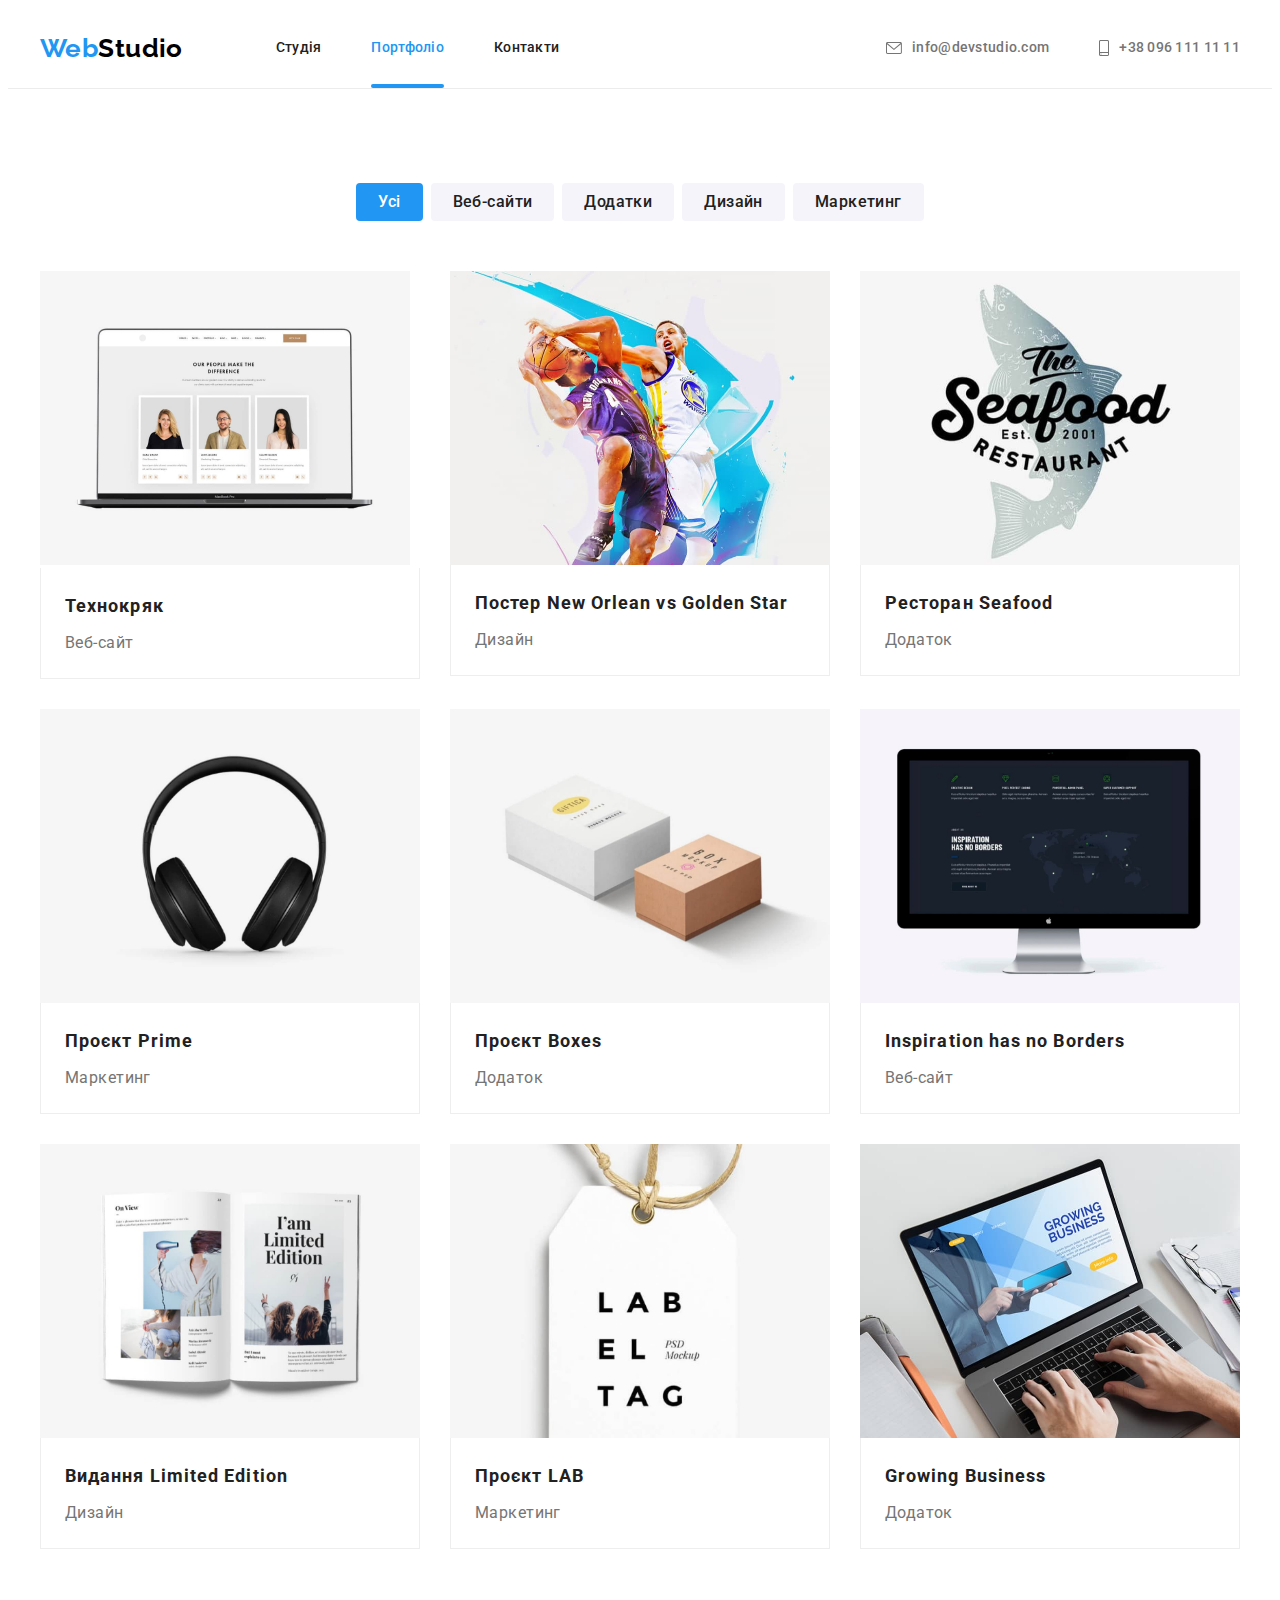
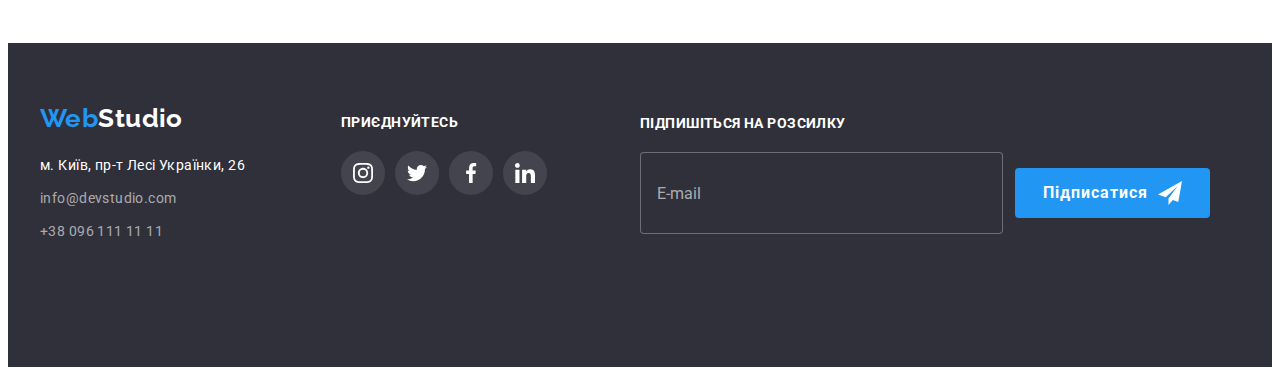
==== commit 8730a191: "Final HW#7" ====
--- a/portfolio.html
+++ b/portfolio.html
@@ -8,42 +8,47 @@
     <link rel="preconnect" href="https://fonts.googleapis.com" />
     <link rel="preconnect" href="https://fonts.gstatic.com" crossorigin />
     <link
-      href="https://fonts.googleapis.com/css2?family=Raleway:wght@700&family=Roboto:wght@400;500;700;900&display=swap"
-      rel="stylesheet"
-    />
-    <link
       rel="stylesheet"
       href="https://cdnjs.cloudflare.com/ajax/libs/modern-normalize/1.1.0/modern-normalize.min.css"
       integrity="sha512-wpPYUAdjBVSE4KJnH1VR1HeZfpl1ub8YT/NKx4PuQ5NmX2tKuGu6U/JRp5y+Y8XG2tV+wKQpNHVUX03MfMFn9Q=="
       crossorigin="anonymous"
       referrerpolicy="no-referrer"
     />
-    <link rel="stylesheet" href="./css/main.min.css">
-    <link rel="stylesheet" href="./css/styles.css" />
+    <link
+      href="https://fonts.googleapis.com/css2?family=Raleway:wght@700&family=Roboto:wght@400;500;700;900&display=swap"
+      rel="stylesheet"
+    />
+    <link rel="stylesheet" href="./css/main.min.css" />
   </head>
   <body>
     <header class="header">
-      <div class="container main-nav">
-        <a href="./index.html" class="logo link">Web<span class="head-logo">Studio</span></a>
+      <div class="container header-wrapper">
+        <a href="./index.html" class="logo link"
+          >Web<span class="logo__head--black">Studio</span></a
+        >
         <nav>
-          <ul class="site-nav list">
-            <li class="item"><a href="index.html" class="link">Студія</a></li>
-            <li class="item"><a href="#" class="current link">Портфоліо</a></li>
-            <li class="item"><a href="#" class="link">Контакти</a></li>
+          <ul class="header__nav list">
+            <li class="header__item">
+              <a href="./index.html" class="header__link link">Студія</a>
+            </li>
+            <li class="header__item">
+              <a href="#" class="header__link current link">Портфоліо</a>
+            </li>
+            <li class="header__item"><a href="#" class="header__link link">Контакти</a></li>
           </ul>
         </nav>
-        <ul class="nav-contacts list">
-          <li class="item">
-            <a href="mailto:info@devstudio.com" class="link">
-              <svg class="contacts-icon mail" width="16" height="12">
+        <ul class="header__contacts list">
+          <li class="header__item">
+            <a href="mailto:info@devstudio.com" class="header__link header__link--light link">
+              <svg class="header__icon" width="16" height="12">
                 <use href="./images/icons.svg#icon-mail"></use>
               </svg>
               info@devstudio.com</a
             >
           </li>
-          <li class="item">
-            <a href="tel:+380961111111" class="link">
-              <svg class="contacts-icon phone" width="10" height="16">
+          <li class="header__item">
+            <a href="tel:+380961111111" class="header__link header__link--light link">
+              <svg class="header__icon" width="10" height="16">
                 <use href="./images/icons.svg#icon-phone"></use>
               </svg>
               +38 096 111 11 11</a
@@ -55,187 +60,210 @@
 
     <main>
       <div class="container">
-        <section class="section galery">
-          <h1 class="galery-title visually-hidden">Наші роботи</h1>
-          <ul class="galery-filter list">
-            <li><button type="button" class="btn active">Усі</button></li>
-            <li><button type="button" class="btn">Веб-сайти</button></li>
-            <li><button type="button" class="btn">Додатки</button></li>
-            <li><button type="button" class="btn">Дизайн</button></li>
-            <li><button type="button" class="btn">Маркетинг</button></li>
+        <section class="section portfolio">
+          <h1 class="section-title visually-hidden">Наші роботи</h1>
+          <ul class="filter list">
+            <li><button type="button" class="filter__btn active">Усі</button></li>
+            <li><button type="button" class="filter__btn">Веб-сайти</button></li>
+            <li><button type="button" class="filter__btn">Додатки</button></li>
+            <li><button type="button" class="filter__btn">Дизайн</button></li>
+            <li><button type="button" class="filter__btn">Маркетинг</button></li>
           </ul>
-          <ul class="galery-items list">
-            <li class="galery-item">
-              <a href="#" class="link">
-                <div class="galery-image">
+          <ul class="portfolio__items list">
+            <li class="portfolio__item">
+              <a href="#" class="link">
+                <div class="portfolio__image-wrapper">
                   <img
                     src="./images/galery1.jpg"
                     alt="Зразок шматку веб-сайту"
                     width="370"
                     height="294"
                   />
-                  <p class="sub-image">
-                    Ресурс пропонує комплексні пропозиції з різним рівнем функціоналу та сервісів.
-                    Все це дозволить відвідувачу отримати вичерпні відомості про компанію чи
-                    приватну особу.
-                  </p>
-                </div>
-                <div class="galery-content">
-                  <h2 class="title">Технокряк</h2>
-                  <p class="text">Веб-сайт</p>
-                </div>
-              </a>
-            </li>
-            <li class="galery-item">
-              <a href="#" class="link">
-                <div class="galery-image">
-                  <img
+                  <p class="portfolio__sub-image">
+                    Ресурс пропонує комплексні пропозиції з різним рівнем функціоналу та сервісів.
+                    Все це дозволить відвідувачу отримати вичерпні відомості про компанію чи
+                    приватну особу.
+                  </p>
+                </div>
+                <div class="portfolio__content-wrapper">
+                  <h2 class="portfolio__title">Технокряк</h2>
+                  <p class="portfolio__text">Веб-сайт</p>
+                </div>
+              </a>
+            </li>
+            <li class="portfolio__item">
+              <a href="#" class="link">
+                <div class="portfolio__image-wrapper">
+                  <img
+                    class="portfolio__image"
                     src="./images/galery2.jpg"
                     alt="Два баскетболісти"
                     width="370"
                     height="294"
                   />
-                  <p class="sub-image">
-                    Ресурс пропонує комплексні пропозиції з різним рівнем функціоналу та сервісів.
-                    Все це дозволить відвідувачу отримати вичерпні відомості про компанію чи
-                    приватну особу.
-                  </p>
-                </div>
-                <div class="galery-content">
-                  <h2 class="title">Постер New Orlean vs Golden Star</h2>
-                  <p class="text">Дизайн</p>
-                </div>
-              </a>
-            </li>
-            <li class="galery-item">
-              <a href="#" class="link">
-                <div class="galery-image">
-                  <img
+                  <p class="portfolio__sub-image">
+                    Ресурс пропонує комплексні пропозиції з різним рівнем функціоналу та сервісів.
+                    Все це дозволить відвідувачу отримати вичерпні відомості про компанію чи
+                    приватну особу.
+                  </p>
+                </div>
+                <div class="portfolio__content-wrapper">
+                  <h2 class="portfolio__title">Постер New Orlean vs Golden Star</h2>
+                  <p class="portfolio__text">Дизайн</p>
+                </div>
+              </a>
+            </li>
+            <li class="portfolio__item">
+              <a href="#" class="link">
+                <div class="portfolio__image-wrapper">
+                  <img
+                    class="portfolio__image"
                     src="./images/galery3.jpg"
                     alt="Зразок сайту рибного ресторану"
                     width="370"
                     height="294"
                   />
-                  <p class="sub-image">
-                    Ресурс пропонує комплексні пропозиції з різним рівнем функціоналу та сервісів.
-                    Все це дозволить відвідувачу отримати вичерпні відомості про компанію чи
-                    приватну особу.
-                  </p>
-                </div>
-                <div class="galery-content">
-                  <h2 class="title">Ресторан Seafood</h2>
-                  <p class="text">Додаток</p>
-                </div>
-              </a>
-            </li>
-            <li class="galery-item">
-              <a href="#" class="link">
-                <div class="galery-image">
-                  <img src="./images/galery4.jpg" alt="Навушники" width="370" height="294" />
-                  <p class="sub-image">
-                    Ресурс пропонує комплексні пропозиції з різним рівнем функціоналу та сервісів.
-                    Все це дозволить відвідувачу отримати вичерпні відомості про компанію чи
-                    приватну особу.
-                  </p>
-                </div>
-                <div class="galery-content">
-                  <h2 class="title">Проєкт Prime</h2>
-                  <p class="text">Маркетинг</p>
-                </div>
-              </a>
-            </li>
-            <li class="galery-item">
-              <a href="#" class="link">
-                <div class="galery-image">
-                  <img src="./images/galery5.jpg" alt="Дві коробки" width="370" height="294" />
-                  <p class="sub-image">
-                    Ресурс пропонує комплексні пропозиції з різним рівнем функціоналу та сервісів.
-                    Все це дозволить відвідувачу отримати вичерпні відомості про компанію чи
-                    приватну особу.
-                  </p>
-                </div>
-                <div class="galery-content">
-                  <h2 class="title">Проєкт Boxes</h2>
-                  <p class="text">Додаток</p>
-                </div>
-              </a>
-            </li>
-            <li class="galery-item">
-              <a href="#" class="link">
-                <div class="galery-image">
-                  <img src="./images/galery6.jpg" alt="Монітор" width="370" height="294" />
-                  <p class="sub-image">
-                    Ресурс пропонує комплексні пропозиції з різним рівнем функціоналу та сервісів.
-                    Все це дозволить відвідувачу отримати вичерпні відомості про компанію чи
-                    приватну особу.
-                  </p>
-                </div>
-                <div class="galery-content">
-                  <h2 class="title">Inspiration has no Borders</h2>
-                  <p class="text">Веб-сайт</p>
-                </div>
-              </a>
-            </li>
-            <li class="galery-item">
-              <a href="#" class="link">
-                <div class="galery-image">
-                  <img
+                  <p class="portfolio__sub-image">
+                    Ресурс пропонує комплексні пропозиції з різним рівнем функціоналу та сервісів.
+                    Все це дозволить відвідувачу отримати вичерпні відомості про компанію чи
+                    приватну особу.
+                  </p>
+                </div>
+                <div class="portfolio__content-wrapper">
+                  <h2 class="portfolio__title">Ресторан Seafood</h2>
+                  <p class="portfolio__text">Додаток</p>
+                </div>
+              </a>
+            </li>
+            <li class="portfolio__item">
+              <a href="#" class="link">
+                <div class="portfolio__image-wrapper">
+                  <img
+                    class="portfolio__image"
+                    src="./images/galery4.jpg"
+                    alt="Навушники"
+                    width="370"
+                    height="294"
+                  />
+                  <p class="portfolio__sub-image">
+                    Ресурс пропонує комплексні пропозиції з різним рівнем функціоналу та сервісів.
+                    Все це дозволить відвідувачу отримати вичерпні відомості про компанію чи
+                    приватну особу.
+                  </p>
+                </div>
+                <div class="portfolio__content-wrapper">
+                  <h2 class="portfolio__title">Проєкт Prime</h2>
+                  <p class="portfolio__text">Маркетинг</p>
+                </div>
+              </a>
+            </li>
+            <li class="portfolio__item">
+              <a href="#" class="link">
+                <div class="portfolio__image-wrapper">
+                  <img
+                    class="portfolio__image"
+                    src="./images/galery5.jpg"
+                    alt="Дві коробки"
+                    width="370"
+                    height="294"
+                  />
+                  <p class="portfolio__sub-image">
+                    Ресурс пропонує комплексні пропозиції з різним рівнем функціоналу та сервісів.
+                    Все це дозволить відвідувачу отримати вичерпні відомості про компанію чи
+                    приватну особу.
+                  </p>
+                </div>
+                <div class="portfolio__content-wrapper">
+                  <h2 class="portfolio__title">Проєкт Boxes</h2>
+                  <p class="portfolio__text">Додаток</p>
+                </div>
+              </a>
+            </li>
+            <li class="portfolio__item">
+              <a href="#" class="link">
+                <div class="portfolio__image-wrapper">
+                  <img
+                    class="portfolio__image"
+                    src="./images/galery6.jpg"
+                    alt="Монітор"
+                    width="370"
+                    height="294"
+                  />
+                  <p class="portfolio__sub-image">
+                    Ресурс пропонує комплексні пропозиції з різним рівнем функціоналу та сервісів.
+                    Все це дозволить відвідувачу отримати вичерпні відомості про компанію чи
+                    приватну особу.
+                  </p>
+                </div>
+                <div class="portfolio__content-wrapper">
+                  <h2 class="portfolio__title">Inspiration has no Borders</h2>
+                  <p class="portfolio__text">Веб-сайт</p>
+                </div>
+              </a>
+            </li>
+            <li class="portfolio__item">
+              <a href="#" class="link">
+                <div class="portfolio__image-wrapper">
+                  <img
+                    class="portfolio__image"
                     src="./images/galery7.jpg"
                     alt="Розгорнута книга з фото"
                     width="370"
                     height="294"
                   />
-                  <p class="sub-image">
-                    Ресурс пропонує комплексні пропозиції з різним рівнем функціоналу та сервісів.
-                    Все це дозволить відвідувачу отримати вичерпні відомості про компанію чи
-                    приватну особу.
-                  </p>
-                </div>
-                <div class="galery-content">
-                  <h2 class="title">Видання Limited Edition</h2>
-                  <p class="text">Дизайн</p>
-                </div>
-              </a>
-            </li>
-            <li class="galery-item">
-              <a href="#" class="link">
-                <div class="galery-image">
-                  <img
+                  <p class="portfolio__sub-image">
+                    Ресурс пропонує комплексні пропозиції з різним рівнем функціоналу та сервісів.
+                    Все це дозволить відвідувачу отримати вичерпні відомості про компанію чи
+                    приватну особу.
+                  </p>
+                </div>
+                <div class="portfolio__content-wrapper">
+                  <h2 class="portfolio__title">Видання Limited Edition</h2>
+                  <p class="portfolio__text">Дизайн</p>
+                </div>
+              </a>
+            </li>
+            <li class="portfolio__item">
+              <a href="#" class="link">
+                <div class="portfolio__image-wrapper">
+                  <img
+                    class="portfolio__image"
                     src="./images/galery8.jpg"
                     alt="Бірка з назвою торгової марки"
                     width="370"
                     height="294"
                   />
-                  <p class="sub-image">
-                    Ресурс пропонує комплексні пропозиції з різним рівнем функціоналу та сервісів.
-                    Все це дозволить відвідувачу отримати вичерпні відомості про компанію чи
-                    приватну особу.
-                  </p>
-                </div>
-                <div class="galery-content">
-                  <h2 class="title">Проєкт LAB</h2>
-                  <p class="text">Маркетинг</p>
-                </div>
-              </a>
-            </li>
-            <li class="galery-item">
-              <a href="#" class="link">
-                <div class="galery-image">
-                  <img
+                  <p class="portfolio__sub-image">
+                    Ресурс пропонує комплексні пропозиції з різним рівнем функціоналу та сервісів.
+                    Все це дозволить відвідувачу отримати вичерпні відомості про компанію чи
+                    приватну особу.
+                  </p>
+                </div>
+                <div class="portfolio__content-wrapper">
+                  <h2 class="portfolio__title">Проєкт LAB</h2>
+                  <p class="portfolio__text">Маркетинг</p>
+                </div>
+              </a>
+            </li>
+            <li class="portfolio__item">
+              <a href="#" class="link">
+                <div class="portfolio__image-wrapper">
+                  <img
+                    class="portfolio__image"
                     src="./images/galery9.jpg"
                     alt="Ноутбук з руками на клавіатурі"
                     width="370"
                     height="294"
                   />
-                  <p class="sub-image">
-                    Ресурс пропонує комплексні пропозиції з різним рівнем функціоналу та сервісів.
-                    Все це дозволить відвідувачу отримати вичерпні відомості про компанію чи
-                    приватну особу.
-                  </p>
-                </div>
-                <div class="galery-content">
-                  <h2 class="title">Growing Business</h2>
-                  <p class="text">Додаток</p>
+                  <p class="portfolio__sub-image">
+                    Ресурс пропонує комплексні пропозиції з різним рівнем функціоналу та сервісів.
+                    Все це дозволить відвідувачу отримати вичерпні відомості про компанію чи
+                    приватну особу.
+                  </p>
+                </div>
+                <div class="portfolio__content-wrapper">
+                  <h2 class="portfolio__title">Growing Business</h2>
+                  <p class="portfolio__text">Додаток</p>
                 </div>
               </a>
             </li>
@@ -246,50 +274,52 @@
 
     <footer class="footer">
       <div class="container">
-        <div class="footer__address-wrapper">
-          <a href="./index.html" class="logo link">Web<span class="foot-logo">Studio</span></a>
+        <div class="footer__contacts-wrapper">
+          <a href="./index.html" class="logo link"
+            >Web<span class="logo__foot--white">Studio</span></a
+          >
           <address>
             <ul class="footer__contacts list">
               <li class="footer__item">
-                <a href="https://goo.gl/maps/dykrHUNBgr2tMMfK7" class="footer__address link"
+                <a href="https://goo.gl/maps/dykrHUNBgr2tMMfK7" class="footer__link footer__link--white link"
                   >м. Київ, пр-т Лесі Українки, 26</a
                 >
               </li>
               <li class="footer__item">
-                <a href="mailto:info@devstudio.com" class="footer__mail link">info@devstudio.com</a>
+                <a href="mailto:info@devstudio.com" class="footer__link link">info@devstudio.com</a>
               </li>
               <li class="footer__item">
-                <a href="tel:+380961111111" class="footer__tel link">+38 096 111 11 11</a>
+                <a href="tel:+380961111111" class="footer__link link">+38 096 111 11 11</a>
               </li>
             </ul>
           </address>
         </div>
         <div class="footer__social-wrapper">
           <h3 class="footer__title">приєднуйтесь</h3>
-          <ul class="footer__social list">
+          <ul class="social__list list">
             <li>
-              <a class="footer__link link" href="#">
+              <a class="social__link social__link--footer link" href="#">
                 <svg width="20" height="20">
                   <use href="./images/icons.svg#icon-instagram"></use>
                 </svg>
               </a>
             </li>
             <li>
-              <a class="footer__link link" href="#">
+              <a class="social__link social__link--footer link" href="#">
                 <svg width="20" height="20">
                   <use href="./images/icons.svg#icon-twitter"></use>
                 </svg>
               </a>
             </li>
             <li>
-              <a class="footer__link link" href="#">
+              <a class="social__link social__link--footer link" href="#">
                 <svg width="20" height="20">
                   <use href="./images/icons.svg#icon-facebook"></use>
                 </svg>
               </a>
             </li>
             <li>
-              <a class="footer__link link" href="#">
+              <a class="social__link social__link--footer link" href="#">
                 <svg width="20" height="20">
                   <use href="./images/icons.svg#icon-linkedin"></use>
                 </svg>
@@ -301,15 +331,10 @@
         <div class="footer__subscription">
           <h3 class="footer__title">Підпишіться на розсилку</h3>
           <form class="footer__form" autocomplete="off">
-            <input
-              class="footer__input"
-              type="email"
-              name="e-mail"
-              placeholder="E-mail"
-            />
-            <button class="footer__btn" type="submit">
+            <input class="footer__input" type="email" name="e-mail" placeholder="E-mail" />
+            <button class="button footer__btn" type="submit">
               Підписатися
-              <svg width="24" height="24" class="footer__subscription-icon">
+              <svg width="24" height="24" class="footer__btn-icon">
                 <use href="./images/icons.svg#icon-send"></use>
               </svg>
             </button>
--- a/css/main.min.css
+++ b/css/main.min.css
@@ -1 +1 @@
-:root{--main-text-color: #212121;--light-text-color: #757575;--accent-blue-color: #2196f3;--white-color: #ffffff;--black-color: #000000;--transp-color: rgba(255, 255, 255, 0.6);--accent-bg-color: #f5f4fa;--footer-bg-color: #2f303a;--nav-border-color: #ececec;--item-border-color: #eeeeee;--bg-icon: #f5f4fa;--icon-color: #afb1b8;--icon-foot-color: #43444d;--backdrop-color: rgba(0, 0, 0, 0.2);--font-w-500: 500;--font-w-700: 700;--font-w-900: 900;--font-sz-12: 12px;--font-sz-14: 14px;--font-sz-16: 16px;--font-sz-18: 18px;--font-sz-20: 20px;--font-sz-26: 26px;--font-sz-36: 36px;--font-sz-44: 44px;--let-sp02: 0.02em;--let-sp03: 0.03em;--let-sp06: 0.06em;--time: 250ms;--timing-function: cubic-bezier(0.4, 0, 0.2, 1)}/*# sourceMappingURL=main.min.css.map */+:root{--main-text-color: #212121;--light-text-color: #757575;--accent-blue-color: #2196f3;--white-color: #ffffff;--black-color: #000000;--transp-color: rgba(255, 255, 255, 0.6);--accent-bg-color: #f5f4fa;--footer-bg-color: #2f303a;--nav-border-color: #ececec;--item-border-color: #eeeeee;--bg-icon: #f5f4fa;--icon-color: #afb1b8;--icon-foot-color: #43444d;--backdrop-color: rgba(0, 0, 0, 0.2);--font-w-500: 500;--font-w-700: 700;--font-w-900: 900;--font-sz-12: 12px;--font-sz-14: 14px;--font-sz-16: 16px;--font-sz-18: 18px;--font-sz-20: 20px;--font-sz-26: 26px;--font-sz-36: 36px;--font-sz-44: 44px;--let-sp02: 0.02em;--let-sp03: 0.03em;--let-sp06: 0.06em;--time: 250ms;--timing-function: cubic-bezier(0.4, 0, 0.2, 1)}.visually-hidden{position:absolute;width:1px;height:1px;margin:-1px;border:0;padding:0;white-space:nowrap;-webkit-clip-path:inset(100%);clip-path:inset(100%);clip:rect(0 0 0 0);overflow:hidden}body{font-family:"Roboto",sans-serif;font-size:var(--font-sz-14);letter-spacing:var(--let-sp03);color:var(--main-text-color);background-color:var(--white-color)}h1,h2,h3,h4,h5,h6,p{margin:0;padding:0}.list{margin:0;padding:0;list-style:none}.link{text-decoration:none}.container{width:1200px;margin:0 auto;padding:0 15px}.section{padding-top:94px;padding-bottom:94px}.section.work{padding-top:0}.button{font-family:inherit;font-weight:var(--font-w-700);font-size:var(--font-sz-16);line-height:1.88;letter-spacing:var(--let-sp06);color:var(--white-color);background-color:var(--accent-blue-color);border:none;border-radius:4px;cursor:pointer}.hero__btn{padding:10px 32px}.footer__btn{position:relative;width:200px;height:50px;padding:10px 62px 10px 28px}.footer__btn-icon{position:absolute;top:13px;right:28px}.logo{display:block;font-family:"Raleway",sans-serif;font-weight:var(--font-w-700);font-size:var(--font-sz-26);line-height:1.19;color:var(--accent-blue-color)}.logo__head--black{color:var(--black-color)}.logo__foot--white{color:var(--white-color)}.backdrop{position:fixed;top:0;left:0;width:100%;height:100%;background-color:var(--backdrop-color);visibility:visible;opacity:1;-webkit-transition:visibility var(--time) var(--timing-function),opacity var(--time) var(--timing-function);transition:visibility var(--time) var(--timing-function),opacity var(--time) var(--timing-function)}.backdrop.is-hidden{visibility:hidden;opacity:0;pointer-events:none}.backdrop.is-hidden .modal{-webkit-transform:translate(-50%, -50%) scale(0);transform:translate(-50%, -50%) scale(0);opacity:0}.modal{position:absolute;top:50%;left:50%;display:-webkit-box;display:-ms-flexbox;display:flex;-webkit-box-pack:end;-ms-flex-pack:end;justify-content:flex-end;width:528px;height:581px;padding:40px;background-color:var(--white-color);border-radius:4px;-webkit-transform:translate(-50%, -50%) scale(1);transform:translate(-50%, -50%) scale(1);opacity:1;-webkit-transition:opacity var(--time) var(--timing-function),-webkit-transform var(--time) var(--timing-function);transition:opacity var(--time) var(--timing-function),-webkit-transform var(--time) var(--timing-function);transition:transform var(--time) var(--timing-function),opacity var(--time) var(--timing-function);transition:transform var(--time) var(--timing-function),opacity var(--time) var(--timing-function),-webkit-transform var(--time) var(--timing-function)}.modal-close{position:absolute;top:0;right:0;display:-webkit-box;display:-ms-flexbox;display:flex;-webkit-box-pack:center;-ms-flex-pack:center;justify-content:center;-webkit-box-align:center;-ms-flex-align:center;align-items:center;width:30px;height:30px;background-color:var(--white-color);border-color:rgba(0,0,0,.1);border-radius:50%;cursor:pointer;-webkit-transition:fill var(--time) var(--timing-function);transition:fill var(--time) var(--timing-function)}.modal-close:hover,.modal-close:focus{fill:var(--accent-blue-color)}.form-title{margin-bottom:12px;font-family:"Roboto";font-weight:var(--font-w-700);font-size:var(--font-sz-20);line-height:1.15;text-align:center;letter-spacing:var(--let-sp03);color:var(--main-text-color)}.form-field{position:relative;display:block}.label-name{display:block;margin-bottom:4px;font-size:var(--font-sz-12);line-height:1.17;letter-spacing:.01em;color:var(--light-text-color)}.label-input{width:448px;height:40px;padding:0 40px;margin-bottom:10px;font-family:inherit;font-size:inherit;color:var(--main-text-color);border:1px solid rgba(33,33,33,.2);border-radius:4px;-webkit-transition:border-color var(--time) var(--timing-function);transition:border-color var(--time) var(--timing-function)}.label-input:focus{border:1px solid var(--accent-blue-color);outline:none}.modal-icon{position:absolute;left:12px;bottom:21px;fill:var(--main-text-color);-webkit-transition:fill var(--time) var(--timing-function);transition:fill var(--time) var(--timing-function)}.label-input:focus+.modal-icon{fill:var(--accent-blue-color)}.label-comment{width:448px;height:120px;padding:12px 16px;resize:none;font-family:inherit;font-size:inherit;line-height:1.17;letter-spacing:.01em;color:var(--main-text-color);border:1px solid rgba(33,33,33,.2);border-radius:4px;-webkit-transition:border-color var(--time) var(--timing-function);transition:border-color var(--time) var(--timing-function)}.label-comment:focus{border:1px solid var(--accent-blue-color);outline:none}.label-comment::-webkit-input-placeholder{color:rgba(117,117,117,.5);font-size:var(--font-sz-12)}.label-comment::-moz-placeholder{color:rgba(117,117,117,.5);font-size:var(--font-sz-12)}.label-comment:-ms-input-placeholder{color:rgba(117,117,117,.5);font-size:var(--font-sz-12)}.label-comment::-ms-input-placeholder{color:rgba(117,117,117,.5);font-size:var(--font-sz-12)}.label-comment::placeholder{color:rgba(117,117,117,.5);font-size:var(--font-sz-12)}.form-agreement{display:block;text-align:center;margin:20px 0 30px;cursor:pointer}.form-agreement input:focus+.form-check{border-color:var(--accent-blue-color)}.form-agreement input:checked+.form-check{background-color:var(--accent-blue-color);border-color:var(--accent-blue-color)}.form-check{position:relative;top:2px;left:-6px;width:16px;height:15px;border:2px solid var(--black-color);border-radius:2px;display:-webkit-inline-box;display:-ms-inline-flexbox;display:inline-flex;-webkit-box-pack:center;-ms-flex-pack:center;justify-content:center;-webkit-box-align:center;-ms-flex-align:center;align-items:center;cursor:pointer}.icon-check{position:absolute}.agreement-text{font-family:inherit;font-size:inherit;line-height:1.71;letter-spacing:var(--let-sp03);color:var(--light-text-color)}.agreement-text>a{color:var(--accent-blue-color)}.button-send{display:block;width:200px;height:50px;padding:10px 52px;margin:0 auto;-webkit-box-shadow:0px 4px 4px rgba(0,0,0,.15);box-shadow:0px 4px 4px rgba(0,0,0,.15)}.social__list{display:-webkit-box;display:-ms-flexbox;display:flex;-webkit-box-pack:justify;-ms-flex-pack:justify;justify-content:space-between}.social__link{display:-webkit-box;display:-ms-flexbox;display:flex;-webkit-box-pack:center;-ms-flex-pack:center;justify-content:center;-webkit-box-align:center;-ms-flex-align:center;align-items:center;width:44px;height:44px;border-radius:50%;fill:var(--icon-color);-webkit-transition:fill var(--time) var(--timing-function),background-color var(--time) var(--timing-function);transition:fill var(--time) var(--timing-function),background-color var(--time) var(--timing-function)}.social__link:hover,.social__link:focus{fill:var(--white-color);background-color:var(--accent-blue-color)}.social__link--footer{fill:var(--white-color);background-color:var(--icon-foot-color)}.section-title{margin-bottom:50px;font-size:var(--font-sz-36);line-height:1.17;text-align:center}.filter{display:-webkit-box;display:-ms-flexbox;display:flex;-webkit-box-pack:center;-ms-flex-pack:center;justify-content:center;margin-bottom:50px}.filter>li:not(:last-child){margin-right:8px}.filter__btn{padding:6px 22px;font-family:inherit;font-weight:var(--font-w-500);font-size:var(--font-sz-16);line-height:1.62;letter-spacing:inherit;color:inherit;background-color:var(--accent-bg-color);border:none;border-radius:4px;cursor:pointer;-webkit-transition:color var(--time) var(--timing-function),background-color var(--time) var(--timing-function),-webkit-box-shadow var(--time) var(--timing-function);transition:color var(--time) var(--timing-function),background-color var(--time) var(--timing-function),-webkit-box-shadow var(--time) var(--timing-function);transition:color var(--time) var(--timing-function),background-color var(--time) var(--timing-function),box-shadow var(--time) var(--timing-function);transition:color var(--time) var(--timing-function),background-color var(--time) var(--timing-function),box-shadow var(--time) var(--timing-function),-webkit-box-shadow var(--time) var(--timing-function)}.filter__btn.active{color:var(--white-color);background-color:var(--accent-blue-color);-webkit-transition:color var(--time) var(--timing-function),background-color var(--time) var(--timing-function),-webkit-box-shadow var(--time) var(--timing-function);transition:color var(--time) var(--timing-function),background-color var(--time) var(--timing-function),-webkit-box-shadow var(--time) var(--timing-function);transition:color var(--time) var(--timing-function),background-color var(--time) var(--timing-function),box-shadow var(--time) var(--timing-function);transition:color var(--time) var(--timing-function),background-color var(--time) var(--timing-function),box-shadow var(--time) var(--timing-function),-webkit-box-shadow var(--time) var(--timing-function)}.filter__btn:hover,.filter__btn:focus{color:var(--white-color);background-color:var(--accent-blue-color);-webkit-box-shadow:0 2px 2px 0 rgba(0,0,0,.12),0 1px 2px 0 rgba(0,0,0,.08),0 3px 1px 0 rgba(0,0,0,.1);box-shadow:0 2px 2px 0 rgba(0,0,0,.12),0 1px 2px 0 rgba(0,0,0,.08),0 3px 1px 0 rgba(0,0,0,.1)}.header{border-bottom:1px solid var(--nav-border-color)}.header-wrapper{display:-webkit-box;display:-ms-flexbox;display:flex;-webkit-box-align:center;-ms-flex-align:center;align-items:center}.header__nav{display:-webkit-box;display:-ms-flexbox;display:flex;margin-left:93px}.header__item:not(:last-child){margin-right:50px}.header__link{display:-webkit-inline-box;display:-ms-inline-flexbox;display:inline-flex;-webkit-box-align:center;-ms-flex-align:center;align-items:center;padding-top:32px;padding-bottom:32px;font-weight:var(--font-w-500);line-height:1.14;letter-spacing:var(--let-sp02);color:var(--main-text-color);-webkit-transition:color var(--time) var(--timing-function);transition:color var(--time) var(--timing-function)}.header__link:hover,.header__link:focus{color:var(--accent-blue-color)}.header__link.current{position:relative;color:var(--accent-blue-color)}.header__link.current::after{display:block;content:"";position:absolute;width:100%;height:4px;bottom:0;background-color:var(--accent-blue-color);border-radius:2px}.header__link--light{color:var(--light-text-color)}.header__contacts{display:-webkit-box;display:-ms-flexbox;display:flex;margin-left:auto}.header__icon{margin-right:10px;fill:currentColor}.overlay{max-width:1600px;height:600px;margin-left:auto;margin-right:auto;background-image:-webkit-gradient(linear, left top, left bottom, from(rgba(47, 48, 58, 0.4)), to(rgba(47, 48, 58, 0.4))),url("../images/Hero.jpg");background-image:linear-gradient(rgba(47, 48, 58, 0.4), rgba(47, 48, 58, 0.4)),url("../images/Hero.jpg");background-size:cover;background-repeat:no-repeat;background-position:center}.hero{padding-top:200px;padding-bottom:200px;text-align:center;color:var(--white-color);background-color:var(--footer-bg-color)}.hero__title{max-width:696px;margin-left:auto;margin-right:auto;margin-bottom:30px;font-weight:var(--font-w-900);font-size:var(--font-sz-44);line-height:1.36;letter-spacing:var(--let-sp06);text-transform:uppercase}.features__list{display:-webkit-box;display:-ms-flexbox;display:flex}.features__item{width:calc((100% - 90px)/4)}.features__item:not(:last-child){margin-right:30px}.features__thumb{height:120px;padding:25px 100px;margin-bottom:30px;background-color:var(--bg-icon);border-radius:4px}.features__title{margin-bottom:10px;font-size:inherit;line-height:1.14;text-transform:uppercase}.features__text{margin-top:0;line-height:1.71;color:var(--light-text-color)}.work__list{display:-webkit-box;display:-ms-flexbox;display:flex}.work__item{position:relative}.work__item:not(:last-child){margin-right:30px}.work__item>img{display:block}.work__subtitle{position:absolute;width:100%;height:70px;bottom:0;padding-top:27px;font-size:inherit;line-height:1.14;text-align:center;letter-spacing:var(--let-sp03);text-transform:uppercase;color:var(--white-color);background-color:rgba(47,48,58,.8)}.team{background-color:var(--accent-bg-color)}.team__list{display:-webkit-box;display:-ms-flexbox;display:flex}.team__item{padding-bottom:30px;margin-right:30px;text-align:center;background-color:var(--white-color);-webkit-box-shadow:0 2px 1px 0 rgba(0,0,0,.2),0 1px 1px 0 rgba(0,0,0,.14),0 1px 3px 0 rgba(0,0,0,.12);box-shadow:0 2px 1px 0 rgba(0,0,0,.2),0 1px 1px 0 rgba(0,0,0,.14),0 1px 3px 0 rgba(0,0,0,.12)}.team__item>img{margin-bottom:30px}.team__meta-wrapper{padding-right:32px;padding-left:32px}.team__title{margin-bottom:10px;font-weight:var(--font-w-500);font-size:var(--font-sz-16);line-height:1.19}.team__text{margin-bottom:16px;font-size:var(--font-sz-16);line-height:1.19;color:var(--light-text-color)}.clients__list{display:-webkit-box;display:-ms-flexbox;display:flex;-webkit-box-pack:justify;-ms-flex-pack:justify;justify-content:space-between}.clients__item{width:170px;min-height:92px;border:1px solid var(--icon-color);-webkit-transition:border-color var(--time) var(--timing-function);transition:border-color var(--time) var(--timing-function)}.clients__item:hover,.clients__item:focus{border-color:var(--accent-blue-color)}.clients__link{display:block;padding:16px 32px;-webkit-transition:fill var(--time) var(--timing-function);transition:fill var(--time) var(--timing-function)}.clients__link:hover .clients__icon,.clients__link:focus .clients__icon{fill:var(--accent-blue-color)}.clients__icon{display:block;fill:var(--icon-color);-webkit-transition:fill var(--time) var(--timing-function);transition:fill var(--time) var(--timing-function)}.footer{background-color:var(--footer-bg-color)}.footer .container{display:-webkit-box;display:-ms-flexbox;display:flex}.footer__contacts-wrapper{padding-top:60px;margin-right:70px;width:231px;height:252px}.footer__contacts{margin-top:20px;font-style:normal;line-height:1.71}.footer__item:not(:last-child){margin-bottom:9px}.footer__link{display:block;-webkit-transition:color var(--time) var(--timing-function);transition:color var(--time) var(--timing-function);color:var(--transp-color)}.footer__link:hover,.footer__link:focus{color:var(--accent-blue-color)}.footer__link--white{color:var(--white-color)}.footer__social-wrapper{display:-webkit-box;display:-ms-flexbox;display:flex;-webkit-box-orient:vertical;-webkit-box-direction:normal;-ms-flex-direction:column;flex-direction:column;padding-top:72px;margin-right:93px;width:206px;height:252px}.footer__title{margin-bottom:20px;font-size:inherit;line-height:1.14;text-transform:uppercase;color:var(--white-color)}.footer__subscription{padding-top:73px;max-width:570px;height:86px}.footer__form{display:-webkit-box;display:-ms-flexbox;display:flex;-webkit-box-pack:justify;-ms-flex-pack:justify;justify-content:space-between;-webkit-box-align:center;-ms-flex-align:center;align-items:center}.footer__input{width:358px;height:50px;padding:15px 16px;margin-right:12px;font-family:inherit;font-size:var(--font-sz-16);line-height:1.25;color:rgba(255,255,255,.9);background-color:#2f303a;border:1px solid rgba(255,255,255,.3);border-radius:4px}.footer__input::-webkit-input-placeholder{color:rgba(255,255,255,.6)}.footer__input::-moz-placeholder{color:rgba(255,255,255,.6)}.footer__input:-ms-input-placeholder{color:rgba(255,255,255,.6)}.footer__input::-ms-input-placeholder{color:rgba(255,255,255,.6)}.footer__input::placeholder{color:rgba(255,255,255,.6)}.portfolio__items{display:-webkit-box;display:-ms-flexbox;display:flex;-ms-flex-wrap:wrap;flex-wrap:wrap;margin:-15px}.portfolio__item{margin:15px;width:calc((100% - 90px)/3);-webkit-transition:-webkit-box-shadow var(--time) var(--timing-function);transition:-webkit-box-shadow var(--time) var(--timing-function);transition:box-shadow var(--time) var(--timing-function);transition:box-shadow var(--time) var(--timing-function), -webkit-box-shadow var(--time) var(--timing-function)}.portfolio__item:hover,.portfolio__item:focus{-webkit-box-shadow:1px 4px 6px 0 rgba(0,0,0,.16),0 4px 4px 0 rgba(0,0,0,.06),0 1px 1px 0 rgba(0,0,0,.12);box-shadow:1px 4px 6px 0 rgba(0,0,0,.16),0 4px 4px 0 rgba(0,0,0,.06),0 1px 1px 0 rgba(0,0,0,.12)}.portfolio__image-wrapper{position:relative;overflow:hidden}.portfolio__image{display:block;width:100%}.portfolio__sub-image{position:absolute;top:0;left:0;width:100%;height:100%;padding:63px 24px;font-size:var(--font-sz-18);line-height:1.56;color:var(--white-color);background-color:rgba(33,150,243,.9);opacity:0;-webkit-transform:translateY(100%);transform:translateY(100%);-webkit-transition:opacity var(--time) var(--timing-function),-webkit-transform var(--time) var(--timing-function);transition:opacity var(--time) var(--timing-function),-webkit-transform var(--time) var(--timing-function);transition:transform var(--time) var(--timing-function),opacity var(--time) var(--timing-function);transition:transform var(--time) var(--timing-function),opacity var(--time) var(--timing-function),-webkit-transform var(--time) var(--timing-function)}.portfolio__item:hover .portfolio__sub-image,.portfolio__item:focus .portfolio__sub-image{-webkit-transform:translateY(0);transform:translateY(0);opacity:1}.portfolio__content-wrapper{padding:20px 24px;border-left:1px solid var(--item-border-color);border-right:1px solid var(--item-border-color);border-bottom:1px solid var(--item-border-color)}.portfolio__title{margin-bottom:4px;font-size:var(--font-sz-18);line-height:2;letter-spacing:var(--let-sp06);color:var(--main-text-color)}.portfolio__text{font-size:var(--font-sz-16);line-height:1.88;color:var(--light-text-color)}/*# sourceMappingURL=main.min.css.map */